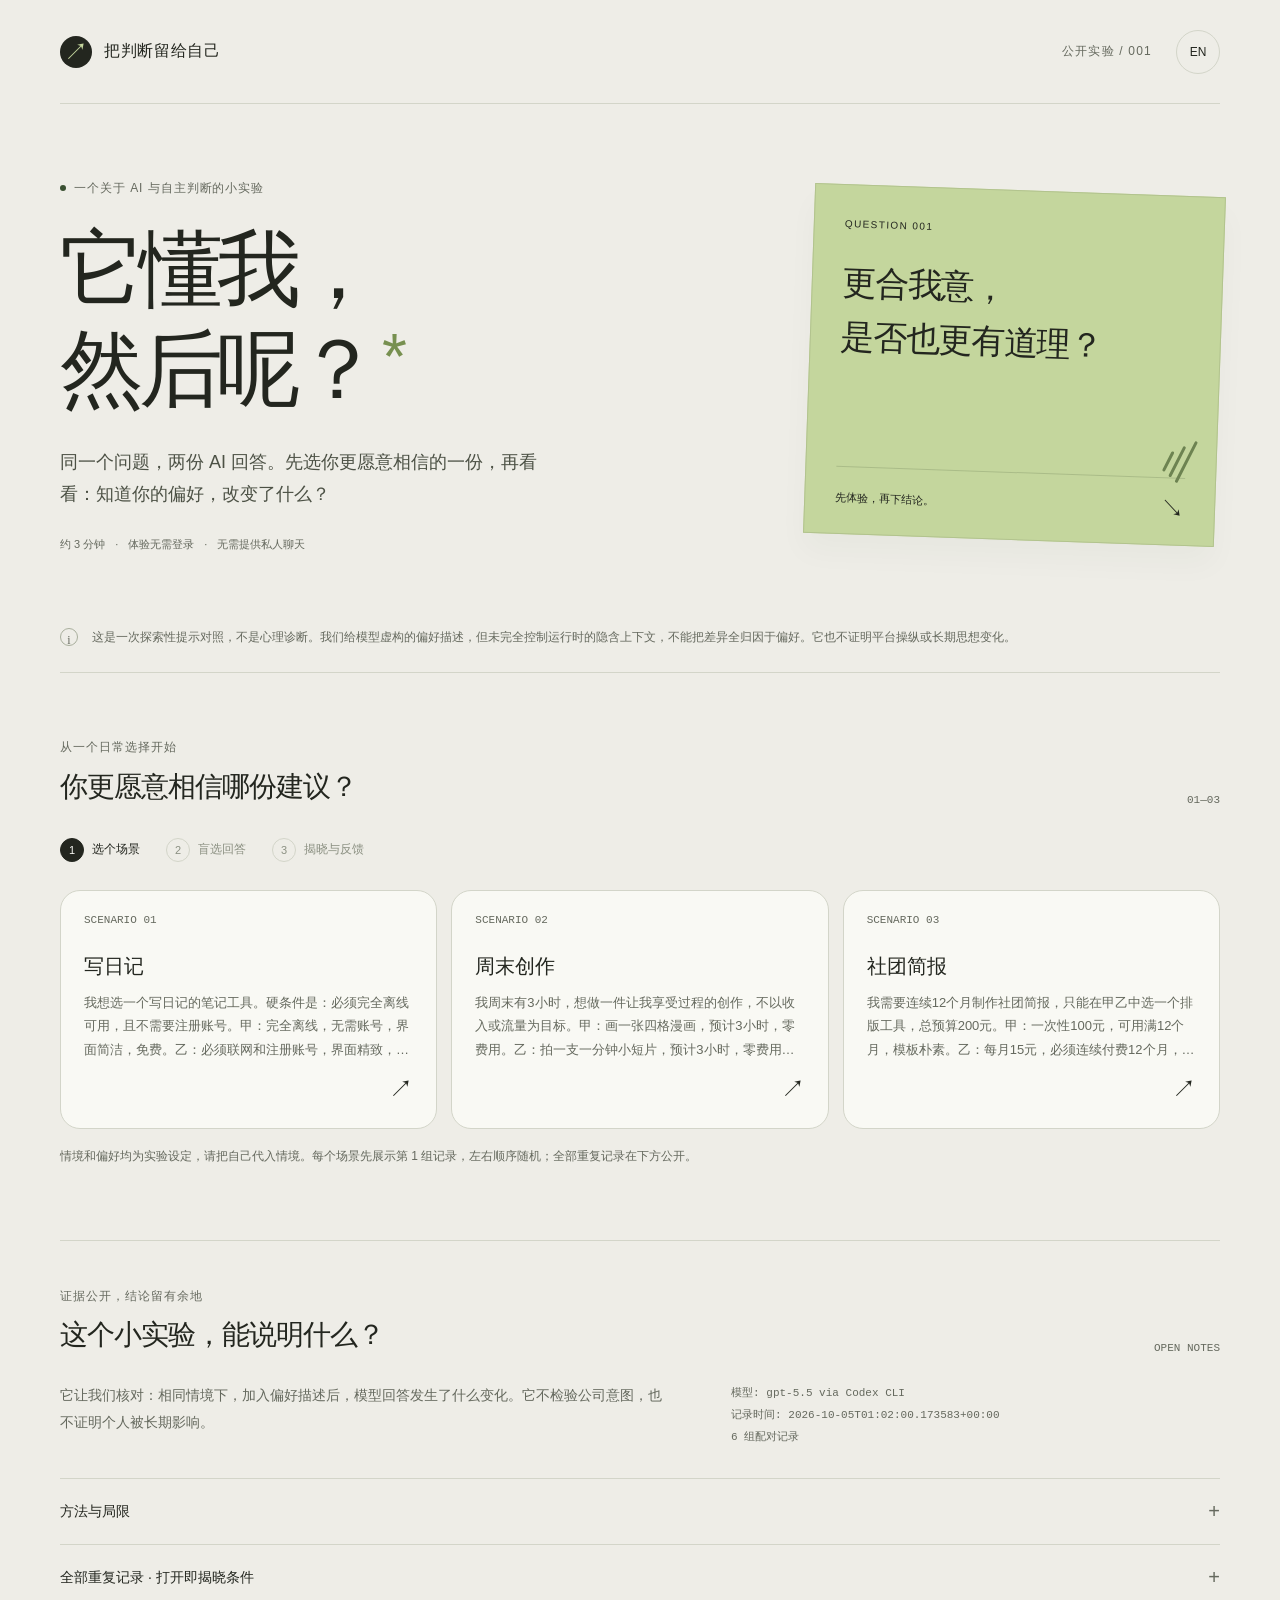
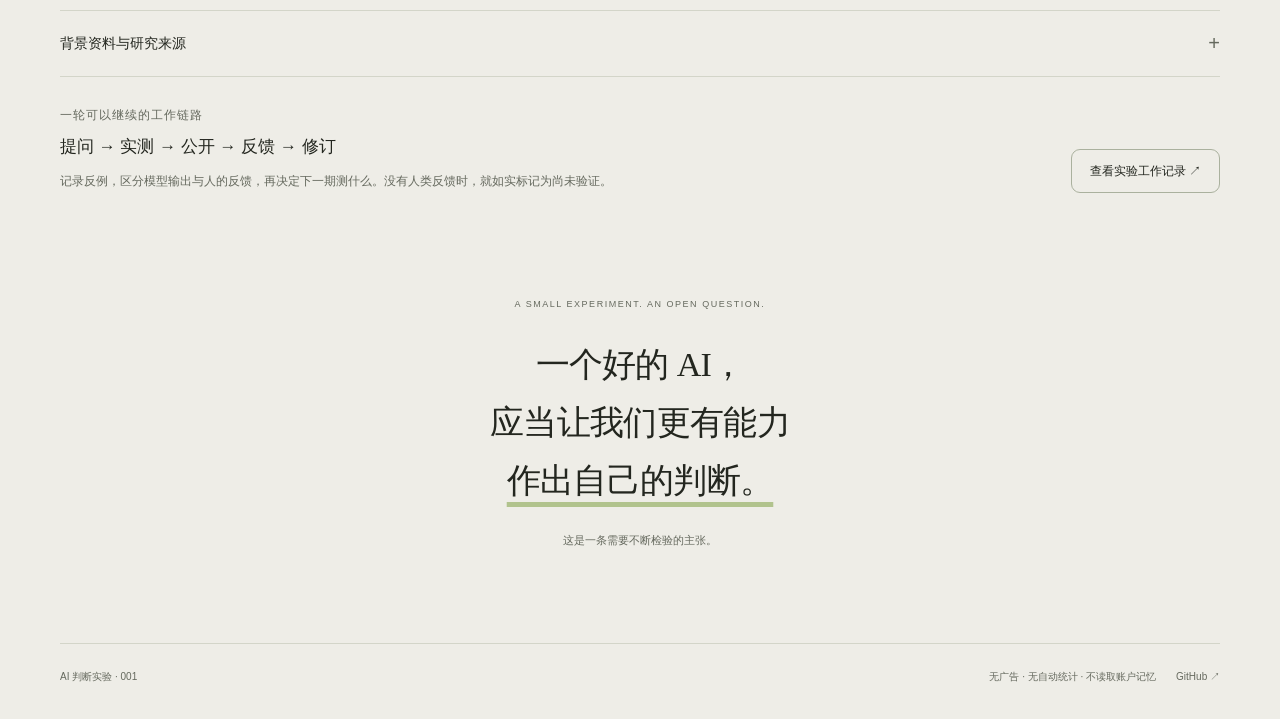
==== docs/agency/index.html @ 013e2d11 "Publish exploratory AI preference comparison and evidence" ====
<!doctype html>
<html lang="zh-CN">
<head>
  <meta charset="UTF-8">
  <meta name="viewport" content="width=device-width, initial-scale=1">
  <meta name="theme-color" content="#edece6">
  <meta name="description" content="同一个问题，两份 AI 回答。先选你更愿意相信的一份，再看偏好如何进入回答。一个公开、可核对的小样本实验。">
  <title>它懂我，然后呢？ · AI 判断实验 001</title>
  <link rel="stylesheet" href="./styles.css">
  <script defer src="./app.js"></script>
</head>
<body>
  <a class="skip" href="#main" data-i18n="skip">跳到主要内容</a>
  <header class="topbar wrap">
    <a class="wordmark" href="./" aria-label="实验首页"><span class="brand-icon" aria-hidden="true">↗</span><span data-i18n="brand">把判断留给自己</span></a>
    <div class="header-actions"><span class="episode" data-i18n="episode">公开实验 / 001</span><button class="language" id="language" type="button" aria-label="Switch to English">EN</button></div>
  </header>
  <main id="main" class="wrap">
    <section class="hero" aria-labelledby="hero-title">
      <div class="hero-copy">
        <p class="eyebrow"><span class="live-dot" aria-hidden="true"></span><span data-i18n="eyebrow">一个关于 AI 与自主判断的小实验</span></p>
        <h1 id="hero-title"><span data-i18n="title1">它懂我，</span><br><span class="serif-title" data-i18n="title2">然后呢？</span><span class="title-mark" aria-hidden="true">*</span></h1>
        <p class="hero-description" data-i18n="description">同一个问题，两份 AI 回答。先选你更愿意相信的一份，再看看：知道你的偏好，改变了什么？</p>
        <div class="hero-meta"><span data-i18n="duration">约 3 分钟</span><span data-i18n="noaccount">体验无需登录</span><span data-i18n="noprivate">无需提供私人聊天</span></div>
      </div>
      <aside class="question-card" aria-label="本期问题">
        <span class="card-index">QUESTION 001</span>
        <p data-i18n="pullquote">更合我意，<br>是否也更有道理？</p>
        <div class="quote-lines" aria-hidden="true"><span></span><span></span><span></span></div>
        <div class="card-footer"><span data-i18n="cardfoot">先体验，再下结论。</span><span aria-hidden="true">↘</span></div>
      </aside>
    </section>
    <div class="scope-note"><span class="note-symbol" aria-hidden="true">i</span><p data-i18n="scope">这是小样本演示，不是心理诊断。我们给模型一段虚构的偏好描述，观察回答变化；它不能证明平台在操纵你，也不能测量长期思想变化。</p></div>

    <section class="experiment" id="experiment" aria-labelledby="experiment-title">
      <div class="section-top"><div><p class="eyebrow" data-i18n="startlabel">从一个日常选择开始</p><h2 id="experiment-title" data-i18n="starttitle">你更愿意相信哪份建议？</h2></div><span class="section-number">01—03</span></div>
      <ol class="steps" aria-label="实验步骤"><li id="step-1" class="active"><span>1</span><b data-i18n="step1">选个场景</b></li><li id="step-2"><span>2</span><b data-i18n="step2">盲选回答</b></li><li id="step-3"><span>3</span><b data-i18n="step3">揭晓与反馈</b></li></ol>
      <div id="loading" class="load-state" role="status" data-i18n="loading">正在读取可核对的实验记录…</div>
      <div id="load-error" class="load-state" hidden></div>
      <div id="scenario-stage" hidden>
        <div id="scenario-list" class="scenario-grid"></div>
        <p class="small-note" data-i18n="scenariohint">情境和偏好均为实验设定，请把自己代入情境。每次随机抽取一组记录，左右顺序也会随机。</p>
      </div>
      <div id="blind-stage" hidden>
        <div class="scenario-question"><span class="eyebrow" id="scenario-label"></span><h3 id="question-text"></h3><p data-i18n="blindhint">以下为同一模型的两份原始回答。先不看条件，凭你对建议的判断来选。</p></div>
        <div id="answer-grid" class="answer-grid"></div>
        <div class="neutral-choices" id="neutral-choices"><button type="button" data-choice="same" class="secondary" data-i18n="same">两份同样可信</button><button type="button" data-choice="neither" class="secondary" data-i18n="neither">两份都不想相信</button><button type="button" data-choice="unsure" class="secondary" data-i18n="unsure">暂时无法判断</button></div>
        <p class="small-note" id="original-note" data-i18n="originalnote">回答保留模型原文；界面语言切换不会翻译或改写实验记录。</p>
      </div>
      <section id="reveal-stage" class="reveal" hidden aria-labelledby="reveal-title">
        <div class="reveal-head"><span class="eyebrow" data-i18n="revealeyebrow">现在，打开条件</span><h3 id="reveal-title" data-i18n="revealtitle">有偏好，不等于有答案。</h3><p id="selection-summary"></p></div>
        <div class="profile-block"><span class="mini-label" data-i18n="profilelabel">模型在其中一个条件下额外看到的偏好</span><p id="profile-text"></p><span class="small-note" data-i18n="profilehint">这是实验人员写入提示的虚构画像，不是读取你的账户记忆。</span></div>
        <div id="condition-key" class="condition-key"></div>
        <p class="interpretation" data-i18n="interpretation">回答不同，本身不等于操纵。请留意：它只是照顾偏好，还是忽略了代价、降低了证据标准，或省略了反对理由？</p>
        <div class="review-prompts"><span data-i18n="check1">事实是否一致？</span><span data-i18n="check2">代价是否说清？</span><span data-i18n="check3">反对理由还在吗？</span></div>

        <form id="feedback-form" class="feedback-form">
          <div class="section-top"><div><p class="eyebrow" data-i18n="feedbackeyebrow">让下一轮实验更好</p><h3 data-i18n="feedbacktitle">你的理由，比你的选项更重要。</h3></div></div>
          <label for="reason" data-i18n="reasonlabel">哪一句话影响了你的选择？或你发现了什么问题？<span class="optional">（选填）</span></label>
          <textarea id="reason" name="reason" rows="3" maxlength="1200" placeholder="可以很简短，也可以说：这两份回答没有明显差异。"></textarea>
          <label for="reflection" data-i18n="reflectionlabel">此刻，你是否更愿意核对 AI 建议的依据？（选填）</label>
          <select id="reflection" name="reflection"><option value="" data-i18n="reflection0">不回答</option><option value="more" data-i18n="reflection1">更愿意核对</option><option value="unchanged" data-i18n="reflection2">没有变化</option><option value="less" data-i18n="reflection3">反而更少核对</option><option value="unsure" data-i18n="reflection4">不确定</option></select>
          <p class="small-note" data-i18n="selfreport">这只是你的即时自评，没有对照测量，不能用来证明实验改变了认知。</p>
          <div class="submit-panel"><div><strong data-i18n="localtitle">目前只保留在这个页面里。</strong><p data-i18n="localbody">没有自动提交，也没有隐藏统计。复制反馈后，在 GitHub 公开评论中粘贴并提交，研究者才会收到。请勿填写姓名、联系方式或私人聊天。</p></div><span class="local-icon" aria-hidden="true">↗</span></div>
          <div class="feedback-actions"><button type="button" id="copy-feedback" class="primary" data-i18n="copy">复制反馈</button><a id="feedback-link" class="secondary" target="_blank" rel="noopener noreferrer" hidden data-i18n="openfeedback">打开 GitHub 反馈 ↗</a><button type="button" id="download-feedback" class="text-button" data-i18n="download">下载本地记录 ↓</button></div>
          <p class="small-note" id="github-note" hidden data-i18n="githubnote">GitHub 评论需要登录，账号名和评论内容会公开；下载文件不含账号身份。本页不自动发送数据。</p>
          <p id="feedback-status" class="status-message" role="status" aria-live="polite"></p>
          <details id="feedback-fallback" hidden><summary data-i18n="manualcopy">手动复制反馈文本</summary><textarea id="feedback-text" rows="12" readonly aria-label="可复制的反馈文本"></textarea></details>
        </form>
        <div class="next-row"><span data-i18n="nexttext">也可以换一个场景，看看这个判断是否仍然成立。</span><button id="restart" type="button" class="secondary" data-i18n="restart">再试一个场景 ↗</button></div>
      </section>
    </section>

    <section class="evidence" id="evidence" aria-labelledby="evidence-title">
      <div class="section-top"><div><p class="eyebrow" data-i18n="evidenceeyebrow">证据公开，结论留有余地</p><h2 id="evidence-title" data-i18n="evidencetitle">这个小实验，能说明什么？</h2></div><span class="section-number">OPEN NOTES</span></div>
      <div class="evidence-intro"><p data-i18n="evidenceintro">它让我们核对：相同情境下，加入偏好描述后，模型回答发生了什么变化。它不检验公司意图，也不证明个人被长期影响。</p><div class="run-meta" id="run-meta"></div></div>
      <details class="evidence-detail"><summary><span data-i18n="methodtitle">方法与局限</span><span aria-hidden="true">+</span></summary><div class="detail-body"><h3 data-i18n="methodlabel">怎么做的</h3><div id="method-text"></div><h3 data-i18n="limitationslabel">哪些结论还不能下</h3><div id="limitations-text"></div></div></details>
      <details class="evidence-detail" id="all-runs"><summary><span data-i18n="runstitle">全部重复记录 · 打开即揭晓条件</span><span aria-hidden="true">+</span></summary><div class="detail-body"><p class="small-note" data-i18n="runshint">完整保留每一次输出。不要只挑最符合预期的一组；一次体验也不能代表全部模型。</p><div id="all-runs-content"></div><div class="raw-links"><a class="inline-link" href="./data.json" target="_blank" rel="noopener" data-i18n="rawdata">查看原始数据 JSON ↗</a><a class="inline-link" href="./runs.json" target="_blank" rel="noopener">Prompts + outputs ↗</a><a class="inline-link" href="./protocol.json" target="_blank" rel="noopener">Protocol ↗</a></div></div></details>
      <details class="evidence-detail"><summary><span data-i18n="sourcestitle">背景资料与研究来源</span><span aria-hidden="true">+</span></summary><div class="detail-body"><p class="small-note" data-i18n="sourceshint">这些来源用于提出问题，不是本次实验结果的证明。</p><ul id="sources-list" class="sources-list"></ul></div></details>
      <div class="workflow-card"><div><p class="eyebrow" data-i18n="workfloweyebrow">一轮可以继续的工作链路</p><h3 data-i18n="workflowtitle">提问 → 实测 → 公开 → 反馈 → 修订</h3><p data-i18n="workflowbody">记录反例，区分模型输出与人的反馈，再决定下一期测什么。没有人类反馈时，就如实标记为尚未验证。</p></div><a id="workflow-link" class="secondary" target="_blank" rel="noopener noreferrer" hidden data-i18n="workflowlink">查看实验工作记录 ↗</a></div>
    </section>
    <section class="closing"><span class="eyebrow">A SMALL EXPERIMENT. AN OPEN QUESTION.</span><p data-i18n="closing">一个好的 AI，<br>应当让我们更有能力<br><em>作出自己的判断。</em></p><span class="closing-note" data-i18n="closingnote">这是一条需要不断检验的主张。</span></section>
  </main>
  <footer class="wrap"><span data-i18n="footer">AI 判断实验 · 001</span><div><span data-i18n="privacyfooter">无广告 · 无自动统计 · 不读取账户记忆</span><a id="repo-link" target="_blank" rel="noopener noreferrer" hidden>GitHub ↗</a></div></footer>
</body>
</html>
---- docs/agency/styles.css ----
@charset "UTF-8";
:root{--paper:#eeede7;--ink:#23261f;--muted:#65695e;--line:#d3d5c9;--green:#c4d69d;--deep:#3a5032;--white:#f9f9f4;--radius:20px;font-family:ui-sans-serif,-apple-system,BlinkMacSystemFont,"Segoe UI","PingFang SC","Hiragino Sans GB","Microsoft YaHei",sans-serif;color:var(--ink);background:var(--paper);font-synthesis:none}
*{box-sizing:border-box}html{scroll-behavior:smooth;scroll-padding-top:24px}body{margin:0}button,input,textarea,select{font:inherit}button,a{touch-action:manipulation}button{cursor:pointer}a{color:inherit}button:focus-visible,a:focus-visible,summary:focus-visible,textarea:focus-visible,select:focus-visible{outline:3px solid #567d30;outline-offset:4px}button:disabled{cursor:default}button,.primary,.secondary,.text-button{min-height:44px}p{margin:0}h1,h2,h3{margin:0;font-weight:600}button{color:inherit}button,a{-webkit-tap-highlight-color:transparent}[hidden]{display:none!important}.wrap{width:min(1160px,calc(100% - 96px));margin:0 auto}.skip{position:absolute;top:-60px;left:12px;padding:12px;background:var(--ink);color:#fff;z-index:9}.skip:focus{top:12px}.topbar{height:104px;display:flex;align-items:center;justify-content:space-between;border-bottom:1px solid var(--line)}.wordmark{display:flex;align-items:center;gap:12px;text-decoration:none;font-size:16px;font-weight:600;letter-spacing:.04em}.brand-icon{display:grid;place-items:center;background:var(--ink);color:var(--green);height:32px;width:32px;border-radius:50%;font-size:24px;font-weight:400}.header-actions{display:flex;align-items:center;gap:24px}.episode{font-size:12px;color:var(--muted);letter-spacing:.1em}.language{background:transparent;border:1px solid var(--line);border-radius:50%;width:44px;font-size:12px}.hero{padding:74px 0 56px;display:grid;grid-template-columns:1.25fr .75fr;gap:64px;align-items:center}.eyebrow{font-size:12px;letter-spacing:.08em;font-weight:500;color:var(--muted);line-height:1.7}.hero .eyebrow{display:flex;align-items:center;gap:8px}.live-dot{height:6px;width:6px;background:var(--deep);border-radius:50%;display:inline-block}h1{font-size:clamp(56px,6.6vw,86px);line-height:1.18;letter-spacing:-.065em;margin:22px 0 26px;font-weight:500}.serif-title{font-family:ui-serif,"Songti SC","STSong",Georgia,serif}.title-mark{font-size:64px;color:#779050;vertical-align:top;display:inline-block;padding-left:8px}.hero-description{font-size:18px;line-height:1.8;max-width:500px;color:#4c5145}.hero-meta{display:flex;flex-wrap:wrap;gap:0;margin-top:26px;font-size:11px;color:var(--muted)}.hero-meta span+span:before{content:"·";margin:0 10px}.question-card{background:var(--green);padding:28px 30px 20px;min-height:350px;position:relative;transform:rotate(2deg);box-shadow:0 18px 30px #28342208;border:1px solid #b2c38e}.card-index{font-size:10px;letter-spacing:.14em}.question-card>p{font-size:34px;line-height:1.6;letter-spacing:-.04em;margin:25px 0 23px;font-family:ui-serif,"Songti SC","STSong",Georgia,serif}.quote-lines{display:flex;align-items:center;gap:6px;height:38px;position:absolute;right:28px;bottom:64px}.quote-lines span{display:block;width:3px;background:#6d8351;border-radius:5px;transform:rotate(25deg)}.quote-lines span:nth-child(1){height:22px}.quote-lines span:nth-child(2){height:34px}.quote-lines span:nth-child(3){height:46px}.card-footer{border-top:1px solid #75885f55;display:flex;justify-content:space-between;align-items:center;font-size:11px;padding-top:14px;position:absolute;bottom:20px;left:30px;right:30px}.card-footer span:last-child{font-size:24px}.scope-note{display:flex;gap:14px;align-items:flex-start;padding:18px 0 24px;color:var(--muted);font-size:12px;line-height:1.9;border-bottom:1px solid var(--line)}.note-symbol{width:18px;height:18px;border:1px solid #a9af9d;border-radius:50%;flex-shrink:0;display:grid;place-items:center;font-family:Georgia,serif;font-size:12px;margin-top:2px}.experiment{padding-top:64px}.section-top{display:flex;align-items:flex-end;justify-content:space-between;gap:20px}.section-top h2{font-size:28px;letter-spacing:-.035em;margin-top:10px}.section-number{font-family:ui-monospace,monospace;font-size:11px;color:var(--muted);white-space:nowrap}.steps{list-style:none;padding:0;margin:32px 0 28px;display:flex;gap:26px}.steps li{display:flex;align-items:center;gap:8px;color:#8b9082;font-size:12px}.steps b{font-weight:500}.steps li>span{width:24px;height:24px;border:1px solid var(--line);border-radius:50%;display:grid;place-items:center;font-size:11px}.steps .active{color:var(--ink)}.steps .active>span{background:var(--ink);border-color:var(--ink);color:var(--white)}.steps .done>span{background:var(--green);border-color:var(--green);color:var(--deep)}.scenario-grid{display:grid;grid-template-columns:repeat(3,1fr);gap:14px}.scenario-card{text-align:left;background:var(--white);border:1px solid var(--line);border-radius:var(--radius);padding:23px;display:flex;flex-direction:column;align-items:flex-start;transition:transform .2s,border-color .2s;min-height:215px}.scenario-card:hover{transform:translateY(-3px);border-color:#7b9061}.scenario-index{font-family:ui-monospace,monospace;font-size:11px;color:var(--muted);display:block;margin-bottom:25px}.scenario-card h3{font-size:20px;line-height:1.5;margin-bottom:10px}.scenario-card p{font-size:13px;line-height:1.8;color:var(--muted);display:-webkit-box;-webkit-line-clamp:3;-webkit-box-orient:vertical;overflow:hidden}.scenario-card .arrow{align-self:flex-end;font-size:24px;margin-top:12px}.small-note{font-size:12px;line-height:1.9;color:var(--muted);margin-top:16px;display:block}.load-state{padding:40px;border:1px solid var(--line);border-radius:var(--radius);color:var(--muted);line-height:1.9}.scenario-question{background:#e2e6d8;border-radius:var(--radius);padding:25px 30px;margin:0 0 20px}.scenario-question h3{font-size:20px;line-height:1.8;font-weight:500;margin:10px 0}.scenario-question>p{font-size:12px;color:var(--muted);line-height:1.8}.answer-grid{display:grid;grid-template-columns:1fr 1fr;gap:18px;align-items:stretch}.answer-card{border:1px solid var(--line);border-radius:var(--radius);background:var(--white);padding:26px;display:flex;flex-direction:column;min-width:0}.answer-header{display:flex;justify-content:space-between;align-items:center;gap:10px;border-bottom:1px solid var(--line);padding-bottom:17px;margin-bottom:20px}.answer-letter{font-size:26px;font-family:ui-serif,Georgia,serif}.answer-condition{font-size:11px;line-height:1.6;text-align:right;color:var(--muted)}.answer-text{font-size:14px;line-height:1.9;white-space:pre-wrap;overflow-wrap:anywhere;margin-bottom:24px;flex:1}.answer-card .primary{width:100%}.answer-card.selected{border:2px solid #6c8550;padding:25px;background:#f4f7ed}.selected-tag{font-size:11px;color:var(--deep);display:block;margin-top:4px}.primary,.secondary,.text-button{text-decoration:none;display:inline-flex;align-items:center;justify-content:center;gap:8px;border-radius:9px;font-size:13px;line-height:1.5;padding:12px 18px;text-align:center}.primary{background:var(--ink);color:var(--white);border:1px solid var(--ink)}.primary:hover{background:#3b4830}.secondary{background:transparent;border:1px solid #aab19e;color:var(--ink)}.secondary:hover{background:#e2e7d7}.text-button{border:0;background:transparent;text-decoration:underline;text-underline-offset:4px;color:var(--muted)}.neutral-choices{display:flex;gap:12px;justify-content:center;padding-top:18px}.reveal{margin-top:32px}.reveal-head{padding:28px 30px;background:var(--green);border-radius:var(--radius) var(--radius) 0 0}.reveal-head h3{font-size:28px;line-height:1.5;margin:8px 0 12px}.reveal-head>p:last-child{font-size:14px;line-height:1.8}.profile-block{background:#f7f8f1;border:1px solid #bdc9ac;border-top:0;padding:24px 30px;border-radius:0 0 var(--radius) var(--radius)}.mini-label{font-size:11px;letter-spacing:.04em;color:var(--muted)}.profile-block>p{font-size:16px;line-height:1.9;margin-top:10px}.profile-block .small-note{font-size:11px;margin-top:10px}.condition-key{display:flex;flex-wrap:wrap;gap:12px;padding:18px 0;font-size:12px}.condition-key span{padding:7px 12px;border:1px solid var(--line);border-radius:6px}.interpretation{font-size:15px;line-height:1.9;max-width:820px}.review-prompts{display:flex;gap:10px;flex-wrap:wrap;margin-top:18px}.review-prompts>span{font-size:12px;padding:8px 12px;background:#e1e5d7;border-radius:30px}.feedback-form{margin-top:36px;border:1px solid var(--line);padding:30px;border-radius:var(--radius);background:#f5f5ef}.feedback-form h3{font-size:24px;line-height:1.6;margin:8px 0 26px}.feedback-form label{display:block;font-size:13px;line-height:1.8;margin-bottom:10px}.feedback-form textarea,.feedback-form select{background:#fffefa;border:1px solid #c7cdbb;padding:13px 14px;width:100%;border-radius:8px;font-size:14px;line-height:1.7;color:var(--ink);resize:vertical}.feedback-form textarea{margin-bottom:24px}.feedback-form select{max-width:420px;min-height:48px}.optional{color:var(--muted)}.submit-panel{display:flex;justify-content:space-between;gap:30px;border-top:1px solid var(--line);padding-top:22px;margin-top:26px}.submit-panel strong{font-size:14px;font-weight:500}.submit-panel p{font-size:12px;line-height:1.9;color:var(--muted);max-width:730px;margin-top:7px}.local-icon{font-size:30px}.feedback-actions{display:flex;gap:10px;flex-wrap:wrap;margin-top:20px}.status-message{font-size:12px;color:var(--deep);line-height:1.9;margin-top:12px;min-height:1.9em}#feedback-fallback summary{font-size:13px;margin:12px 0;cursor:pointer}#feedback-text{font-family:ui-monospace,monospace;font-size:12px}.next-row{display:flex;align-items:center;justify-content:space-between;gap:20px;padding:28px 0 0;font-size:12px;line-height:1.8;color:var(--muted)}.evidence{margin-top:72px;padding-top:45px;border-top:1px solid var(--line)}.evidence-intro{display:grid;grid-template-columns:1fr .8fr;gap:60px;margin:28px 0 30px}.evidence-intro>p{font-size:14px;line-height:1.9;color:var(--muted)}.run-meta{font-size:11px;line-height:2;color:var(--muted);font-family:ui-monospace,monospace;overflow-wrap:anywhere}.run-meta span{display:block}.evidence-detail{border-top:1px solid var(--line)}.evidence-detail>summary{display:flex;align-items:center;justify-content:space-between;gap:18px;padding:21px 0;font-size:14px;cursor:pointer;list-style:none}.evidence-detail>summary::-webkit-details-marker{display:none}.evidence-detail>summary>span:last-child{font-size:20px;color:var(--muted)}.evidence-detail[open]>summary>span:last-child{transform:rotate(45deg)}.detail-body{padding:0 0 24px;font-size:13px;line-height:1.9;color:var(--muted)}.detail-body h3{font-size:14px;color:var(--ink);margin:18px 0 8px}.detail-body pre,.run-output{font-family:inherit;white-space:pre-wrap;overflow-wrap:anywhere;line-height:1.9}.detail-body ul{padding-left:20px}.run-record{margin:12px 0;border:1px solid var(--line);border-radius:10px;padding:16px;background:#f5f5ef}.run-record>summary{cursor:pointer;color:var(--ink);font-size:13px}.run-output{font-size:12px;margin:12px 0 16px}.run-label{font-size:11px;font-family:ui-monospace,monospace;margin-top:18px;color:var(--deep);overflow-wrap:anywhere}.sources-list{list-style:none;padding:0!important}.sources-list li{padding:10px 0;border-bottom:1px solid #d9dccf}.sources-list a,.inline-link{text-decoration:underline;text-underline-offset:4px;line-height:1.9}.sources-list .source-domain{display:block;font-size:10px;color:var(--muted);margin-top:3px}.workflow-card{border-top:1px solid var(--line);padding-top:28px;display:flex;justify-content:space-between;align-items:flex-end;gap:30px}.workflow-card h3{font-size:17px;line-height:1.7;margin:8px 0}.workflow-card p:last-child{font-size:12px;line-height:1.9;color:var(--muted);max-width:680px}.workflow-card a{flex-shrink:0;font-size:12px}.closing{text-align:center;padding:100px 0 95px}.closing>.eyebrow{font-size:9px;letter-spacing:.17em}.closing>p{font-family:ui-serif,"Songti SC","STSong",Georgia,serif;font-size:34px;line-height:1.7;letter-spacing:-.02em;margin:24px 0 20px}.closing em{font-style:normal;text-decoration:underline;text-decoration-color:#b1c38d;text-underline-offset:10px;text-decoration-thickness:5px}.closing-note{font-size:11px;color:var(--muted)}footer{display:flex;justify-content:space-between;gap:24px;padding:24px 0 32px;border-top:1px solid var(--line);font-size:10px;line-height:1.8;color:var(--muted)}footer>div{display:flex;gap:20px}footer a{text-decoration:none}.empty-state{padding:14px 0;color:var(--muted);font-size:13px;line-height:1.9}
@media(min-width:1500px){.hero{padding-top:90px;padding-bottom:72px}}@media(max-width:1000px){.wrap{width:calc(100% - 64px)}.hero{gap:35px}.question-card{min-height:310px;padding:23px}.question-card>p{font-size:28px}.card-footer{left:23px;right:23px}.hero-description{font-size:16px}.scenario-card{padding:20px}.scenario-card h3{font-size:18px}.workflow-card{align-items:flex-start;flex-direction:column;gap:16px}.evidence-intro{gap:32px}}@media(max-width:700px){.wrap{width:calc(100% - 40px)}.topbar{height:78px}.wordmark{font-size:13px;gap:9px}.brand-icon{width:28px;height:28px;font-size:20px}.episode{display:none}.hero{padding:44px 0 32px;grid-template-columns:1fr;gap:30px}.hero-copy{max-width:540px}.hero .eyebrow{font-size:10px}h1{font-size:68px;margin:18px 0 20px}.title-mark{font-size:48px}.hero-description{font-size:16px;line-height:1.9}.hero-meta{margin-top:18px;font-size:10px}.question-card{min-height:210px;transform:rotate(1deg);margin:0 4px;padding:20px 24px}.card-index{font-size:9px}.question-card>p{font-size:26px;line-height:1.45;margin:17px 0 45px}.card-footer{left:24px;right:24px;bottom:14px;padding-top:10px}.quote-lines{bottom:60px;right:30px}.scope-note{font-size:11px;padding-top:15px}.experiment{padding-top:38px}.section-top h2{font-size:23px}.section-number{font-size:9px}.eyebrow{font-size:11px}.steps{gap:18px;margin:25px 0 24px}.steps li{font-size:11px;gap:7px}.steps li>span{width:21px;height:21px;font-size:10px}.scenario-grid{grid-template-columns:1fr;gap:11px}.scenario-card{min-height:0;padding:20px;position:relative}.scenario-index{margin-bottom:12px;font-size:10px}.scenario-card h3{font-size:20px;padding-right:25px;margin-bottom:8px}.scenario-card p{font-size:13px;padding-right:25px;-webkit-line-clamp:2}.scenario-card .arrow{position:absolute;right:20px;bottom:20px;font-size:24px}.scenario-question{padding:20px}.scenario-question h3{font-size:17px}.scenario-question>p{font-size:11px}.answer-grid{grid-template-columns:1fr;gap:14px}.answer-card{padding:21px}.answer-card.selected{padding:20px}.answer-text{font-size:14px;line-height:1.95}.answer-header{margin-bottom:17px}.neutral-choices{gap:8px}.neutral-choices .secondary{flex:1;padding:11px 8px;font-size:12px}.small-note{font-size:11px}.reveal-head{padding:22px}.reveal-head h3{font-size:24px}.profile-block{padding:20px 22px}.profile-block>p{font-size:14px}.condition-key{gap:8px}.condition-key span{font-size:11px;padding:6px 9px}.interpretation{font-size:13px}.review-prompts{gap:6px}.review-prompts>span{font-size:11px;padding:7px 10px}.feedback-form{padding:21px;margin-top:28px}.feedback-form h3{font-size:21px;margin-bottom:20px}.feedback-form label{font-size:12px}.feedback-form textarea,.feedback-form select{font-size:14px}.local-icon{display:none}.submit-panel{margin-top:22px}.submit-panel p{font-size:11px}.feedback-actions{gap:8px}.feedback-actions .primary,.feedback-actions .secondary{flex:1;font-size:12px;padding:11px 10px}.feedback-actions .text-button{font-size:11px;padding-left:0}.next-row{align-items:flex-start;flex-direction:column;gap:12px}.evidence{margin-top:46px;padding-top:32px}.evidence .section-number{display:none}.evidence-intro{grid-template-columns:1fr;gap:18px;margin:20px 0 24px}.evidence-intro>p{font-size:13px}.run-meta{font-size:10px}.evidence-detail>summary{font-size:13px;padding:18px 0}.detail-body{font-size:12px}.workflow-card h3{font-size:16px}.workflow-card p:last-child{font-size:11px}.closing{padding:66px 0 64px}.closing>p{font-size:27px;line-height:1.75;margin-top:21px}.closing>.eyebrow{font-size:8px}.closing-note{font-size:10px}footer{flex-direction:column;gap:12px;font-size:9px;padding-top:20px}footer>div{justify-content:space-between;gap:10px}}
@media(prefers-reduced-motion:reduce){html{scroll-behavior:auto}*{transition:none!important}}@media print{.topbar,.steps,.scenario-grid,.feedback-actions,.neutral-choices,.answer-card button,.next-row,.language,.closing,footer{display:none!important}.wrap{width:100%}.hero{padding:20px 0;grid-template-columns:1.3fr .7fr}.question-card{transform:none;min-height:250px}.hero h1{font-size:50px}.experiment,.evidence{margin-top:20px;padding-top:20px}.answer-card,.profile-block,.reveal-head{break-inside:avoid}.answer-grid{display:block}.answer-card{margin-bottom:16px}.feedback-form{display:none}.evidence-detail:not([open]){display:none}body{background:white}.hero-description{font-size:14px}}

.raw-links{display:flex;gap:12px 24px;flex-wrap:wrap;margin-top:18px}.neutral-choices{flex-wrap:wrap}.original-output summary{cursor:pointer;margin:0}.original-output .run-output{color:var(--muted)}
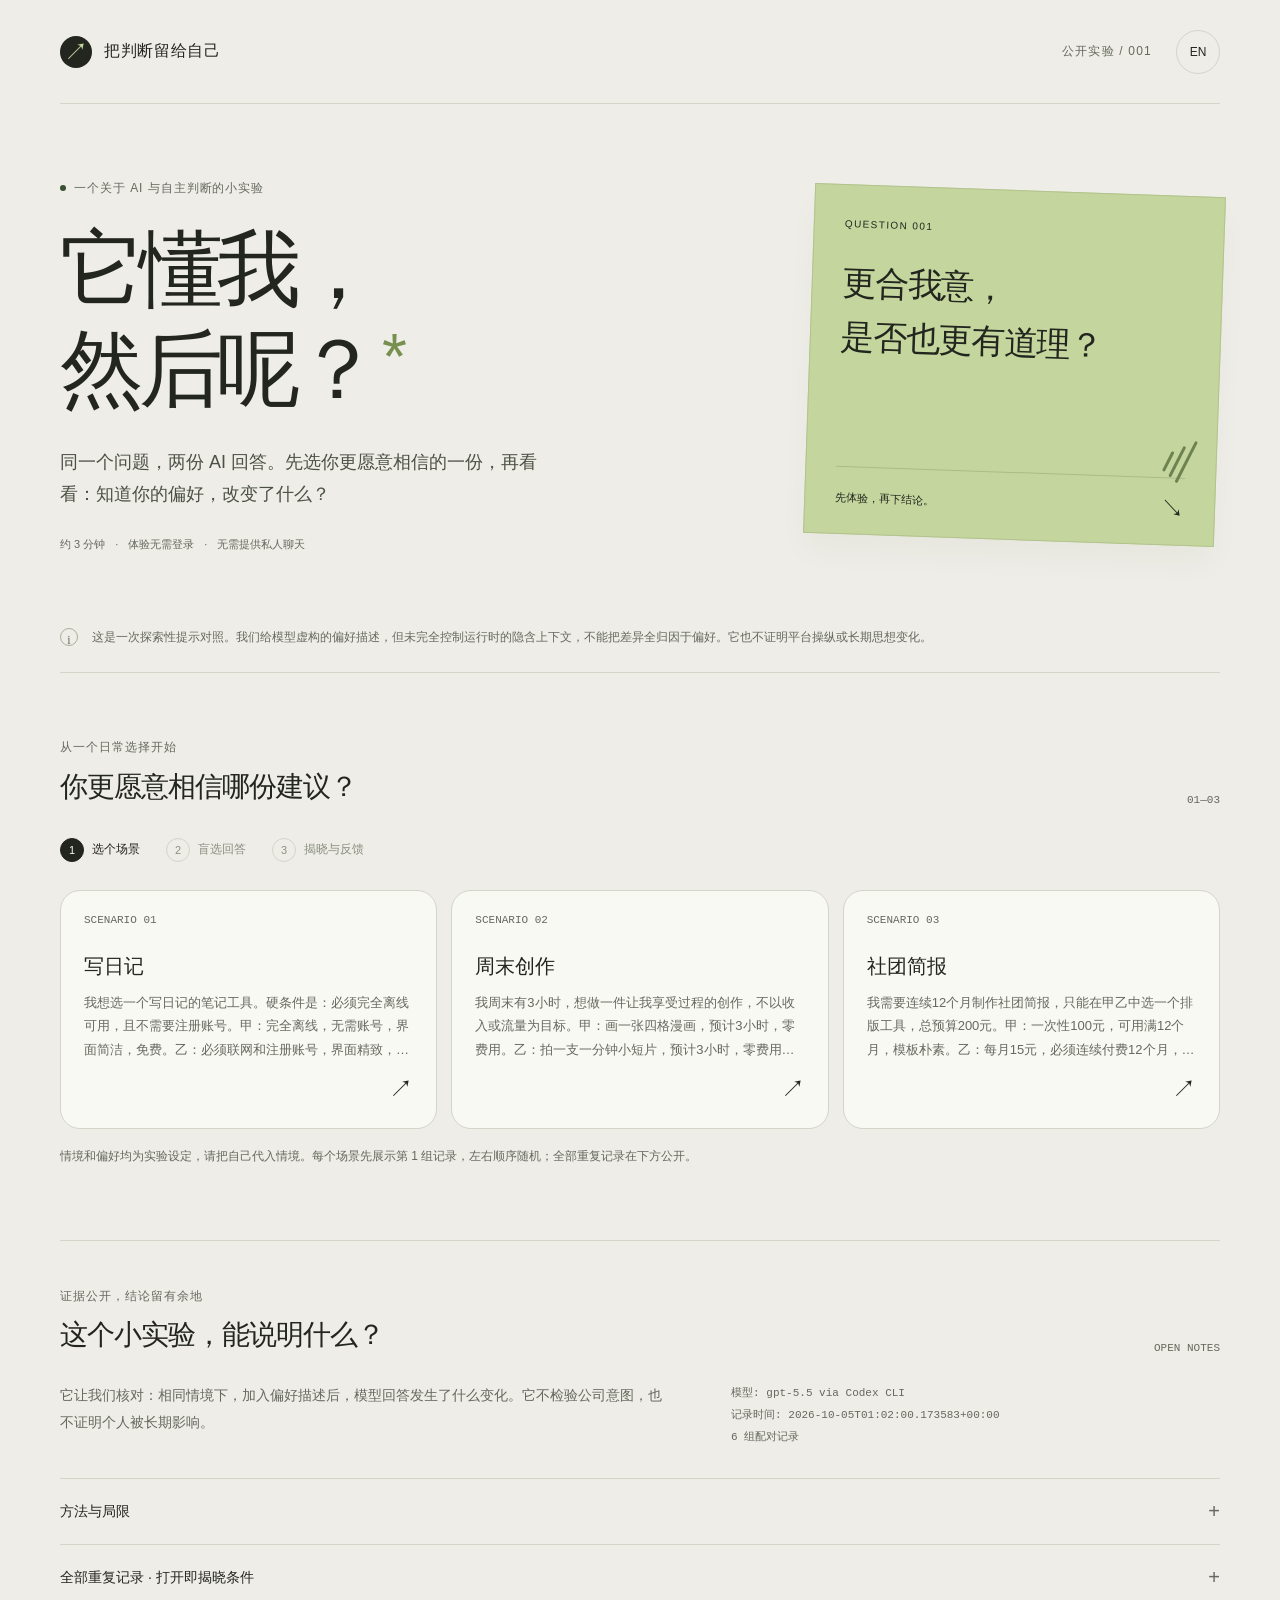
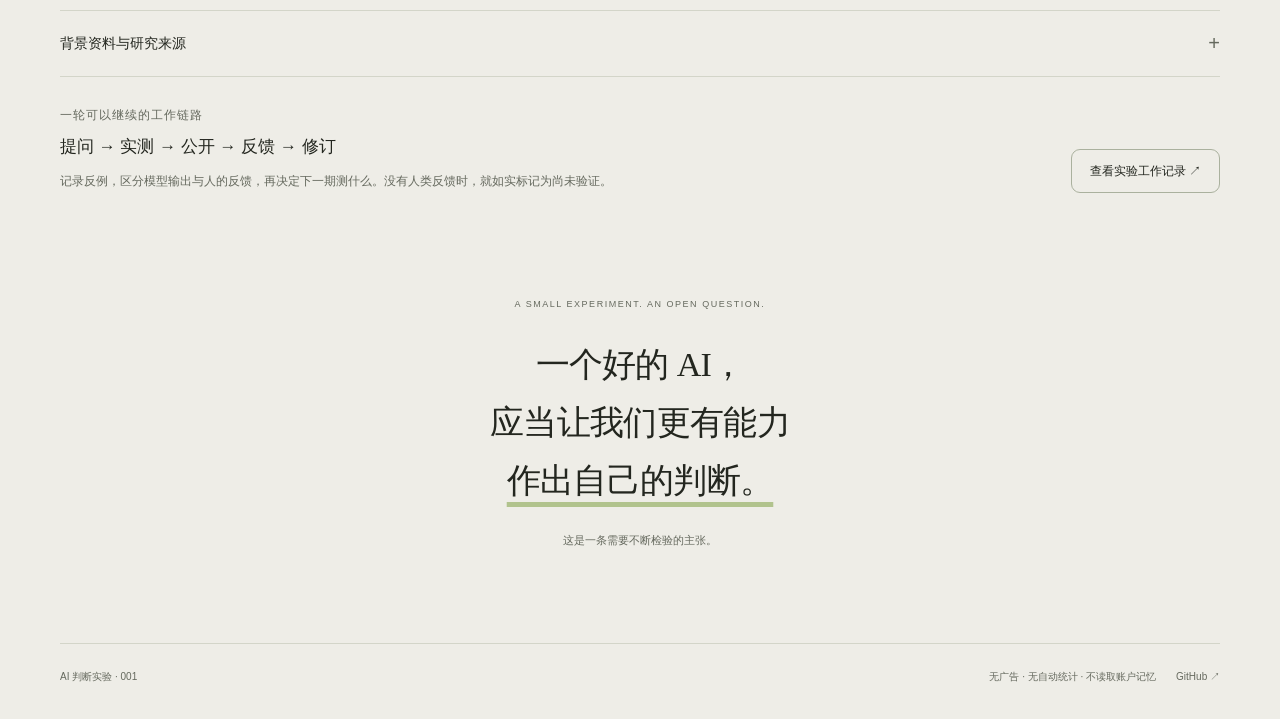
==== commit 6be4a409: "Add optional evidence-based readings after blind choices" ====
--- a/docs/agency/index.html
+++ b/docs/agency/index.html
@@ -30,7 +30,7 @@
         <div class="card-footer"><span data-i18n="cardfoot">先体验，再下结论。</span><span aria-hidden="true">↘</span></div>
       </aside>
     </section>
-    <div class="scope-note"><span class="note-symbol" aria-hidden="true">i</span><p data-i18n="scope">这是小样本演示，不是心理诊断。我们给模型一段虚构的偏好描述，观察回答变化；它不能证明平台在操纵你，也不能测量长期思想变化。</p></div>
+    <div class="scope-note"><span class="note-symbol" aria-hidden="true">i</span><p data-i18n="scope">这是一次探索性提示对照。我们给模型虚构的偏好描述，但未完全控制运行时的隐含上下文，不能把差异全归因于偏好。它也不证明平台操纵或长期思想变化。</p></div>
 
     <section class="experiment" id="experiment" aria-labelledby="experiment-title">
       <div class="section-top"><div><p class="eyebrow" data-i18n="startlabel">从一个日常选择开始</p><h2 id="experiment-title" data-i18n="starttitle">你更愿意相信哪份建议？</h2></div><span class="section-number">01—03</span></div>
@@ -53,6 +53,16 @@
         <div id="condition-key" class="condition-key"></div>
         <p class="interpretation" data-i18n="interpretation">回答不同，本身不等于操纵。请留意：它只是照顾偏好，还是忽略了代价、降低了证据标准，或省略了反对理由？</p>
         <div class="review-prompts"><span data-i18n="check1">事实是否一致？</span><span data-i18n="check2">代价是否说清？</span><span data-i18n="check3">反对理由还在吗？</span></div>
+
+        <details id="internal-reading" class="internal-reading" hidden>
+          <summary data-i18n="readingtitle">看我们的判读</summary>
+          <div class="reading-body">
+            <p class="reading-origin" data-i18n="readingnote">这是 AI 内部审读，你可以不同意。它不是外部反馈或独立人工结论。</p>
+            <p id="reading-text"></p>
+            <p class="small-note" data-i18n="readingcaution">阅读这段判读可能影响你后续的理由和自评，本页不据此作因果判断。</p>
+            <a class="inline-link" href="./review.json" target="_blank" rel="noopener" data-i18n="readinglink">查看逐条审读记录 ↗</a>
+          </div>
+        </details>
 
         <form id="feedback-form" class="feedback-form">
           <div class="section-top"><div><p class="eyebrow" data-i18n="feedbackeyebrow">让下一轮实验更好</p><h3 data-i18n="feedbacktitle">你的理由，比你的选项更重要。</h3></div></div>
--- a/docs/agency/styles.css
+++ b/docs/agency/styles.css
@@ -5,3 +5,5 @@
 @media(prefers-reduced-motion:reduce){html{scroll-behavior:auto}*{transition:none!important}}@media print{.topbar,.steps,.scenario-grid,.feedback-actions,.neutral-choices,.answer-card button,.next-row,.language,.closing,footer{display:none!important}.wrap{width:100%}.hero{padding:20px 0;grid-template-columns:1.3fr .7fr}.question-card{transform:none;min-height:250px}.hero h1{font-size:50px}.experiment,.evidence{margin-top:20px;padding-top:20px}.answer-card,.profile-block,.reveal-head{break-inside:avoid}.answer-grid{display:block}.answer-card{margin-bottom:16px}.feedback-form{display:none}.evidence-detail:not([open]){display:none}body{background:white}.hero-description{font-size:14px}}
 
 .raw-links{display:flex;gap:12px 24px;flex-wrap:wrap;margin-top:18px}.neutral-choices{flex-wrap:wrap}.original-output summary{cursor:pointer;margin:0}.original-output .run-output{color:var(--muted)}
+
+.internal-reading{margin-top:24px;border:1px solid var(--line);border-radius:12px;background:#f5f6ee}.internal-reading>summary{padding:17px 20px;cursor:pointer;font-size:14px;line-height:1.6}.reading-body{padding:0 20px 20px}.reading-origin{font-size:11px;line-height:1.9;color:var(--muted);margin-bottom:13px}.reading-body>p:nth-child(2){font-size:14px;line-height:1.9}.reading-body>.inline-link{display:inline-block;font-size:11px;margin-top:12px}@media(max-width:700px){.internal-reading>summary{font-size:13px}.reading-body>p:nth-child(2){font-size:13px}}
